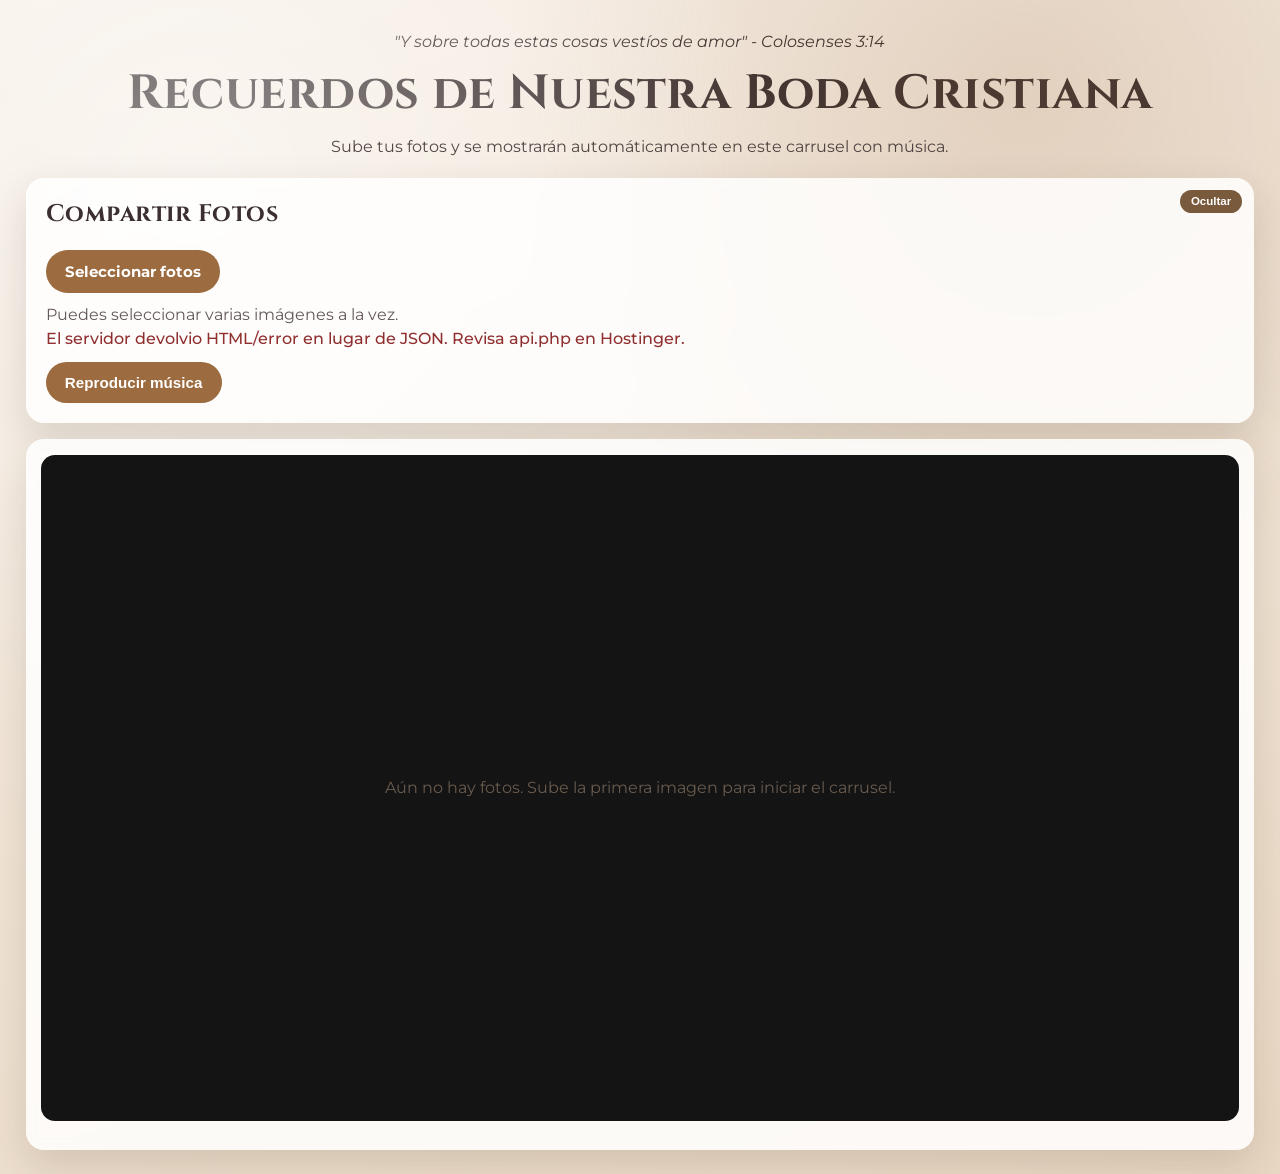
==== index.html @ 5e7fe7f5 "carrucel4" ====
﻿<!DOCTYPE html>
<html lang="es">
<head>
  <meta charset="UTF-8" />
  <meta name="viewport" content="width=device-width, initial-scale=1.0" />
  <title>Boda Cristiana - Recuerdos</title>
  <link rel="preconnect" href="https://fonts.googleapis.com">
  <link rel="preconnect" href="https://fonts.gstatic.com" crossorigin>
  <link href="https://fonts.googleapis.com/css2?family=Cinzel:wght@500;700&family=Montserrat:wght@400;500;700&display=swap" rel="stylesheet">
  <link rel="stylesheet" href="styles.css?v=3" />
</head>
<body>
  <div class="background-glow" aria-hidden="true"></div>

  <main class="container">
    <header class="hero">
      <p class="verse">"Y sobre todas estas cosas vestíos de amor" - Colosenses 3:14</p>
      <h1>Recuerdos de Nuestra Boda Cristiana</h1>
      <p class="subtitle">Sube tus fotos y se mostrarán automáticamente en este carrusel con música.</p>
    </header>

    <section class="upload-card" id="uploadCard">
      <button id="toggleUploadBtn" class="mini-toggle" type="button" title="Ocultar sección">Ocultar</button>
      <h2>Compartir Fotos</h2>
      <label class="upload-btn" for="photoInput">Seleccionar fotos</label>
      <input id="photoInput" type="file" accept="image/*" multiple />
      <p class="hint">Puedes seleccionar varias imágenes a la vez.</p>
      <p class="status" id="statusText">Conectado al servidor.</p>
      <div class="actions">
        <button id="playMusicBtn" type="button">Reproducir música</button>
      </div>
      <audio id="bgMusic" loop>
        <source src="https://cdn.pixabay.com/download/audio/2022/03/15/audio_3304f67fcf.mp3?filename=romantic-wedding-piano-115701.mp3" type="audio/mpeg" />
      </audio>
    </section>
    <button id="showUploadBtn" class="mini-fab" type="button" title="Mostrar sección de compartir fotos">Mostrar sección</button>

    <section class="carousel-card">
      <div class="carousel" id="carousel">
        <div class="empty-state" id="emptyState">
          <p>Aún no hay fotos. Sube la primera imagen para iniciar el carrusel.</p>
        </div>
      </div>
      <div class="dots" id="dots"></div>
    </section>
  </main>

  <script src="script.js?v=3"></script>
</body>
</html>
---- styles.css ----
﻿:root {
  --bg-top: #f8f1e9;
  --bg-bottom: #e9d8c3;
  --card: rgba(255, 255, 255, 0.84);
  --text: #3b2f2f;
  --accent: #9c6b3f;
  --accent-2: #6f8b58;
  --shadow: 0 16px 40px rgba(60, 40, 20, 0.15);
}

* {
  box-sizing: border-box;
}

body {
  margin: 0;
  min-height: 100vh;
  font-family: "Montserrat", sans-serif;
  color: var(--text);
  background: linear-gradient(160deg, var(--bg-top), var(--bg-bottom));
  position: relative;
}

.background-glow {
  position: fixed;
  inset: 0;
  background:
    radial-gradient(circle at 15% 20%, rgba(255, 255, 255, 0.45), transparent 45%),
    radial-gradient(circle at 80% 10%, rgba(156, 107, 63, 0.2), transparent 40%),
    radial-gradient(circle at 50% 90%, rgba(111, 139, 88, 0.18), transparent 35%);
  pointer-events: none;
}

.container {
  width: min(1500px, 96vw);
  margin: 0 auto;
  padding: 2rem 0 1.5rem;
}

.hero {
  text-align: center;
  margin-bottom: 1.4rem;
}

.verse {
  font-style: italic;
  margin: 0;
}

h1,
h2 {
  font-family: "Cinzel", serif;
  letter-spacing: 0.5px;
}

h1 {
  margin: 0.65rem 0;
  font-size: clamp(1.8rem, 4vw, 3rem);
}

.subtitle {
  margin: 0;
  opacity: 0.88;
}

.upload-card,
.carousel-card {
  background: var(--card);
  border-radius: 18px;
  box-shadow: var(--shadow);
  backdrop-filter: blur(5px);
}

.upload-card {
  position: relative;
  padding: 1.25rem;
  margin-bottom: 1rem;
}

.upload-card h2 {
  margin-top: 0;
}

#photoInput {
  display: none;
}

.upload-btn,
button {
  border: none;
  border-radius: 999px;
  padding: 0.75rem 1.2rem;
  font-size: 0.95rem;
  font-weight: 700;
  cursor: pointer;
  transition: transform 0.2s ease, opacity 0.2s ease;
}

.upload-btn,
button {
  display: inline-block;
  background: var(--accent);
  color: #fff;
}

.upload-btn:hover,
button:hover {
  transform: translateY(-1px);
  opacity: 0.95;
}

.hint {
  margin: 0.75rem 0 0.3rem;
  opacity: 0.8;
}

.status {
  margin: 0.3rem 0 0.9rem;
  font-weight: 500;
  color: #4f6c3a;
}

.status.error {
  color: #8f2f2f;
}

.actions {
  display: flex;
  gap: 0.75rem;
  flex-wrap: wrap;
}

.mini-toggle {
  position: absolute;
  top: 0.75rem;
  right: 0.75rem;
  border-radius: 999px;
  padding: 0.35rem 0.7rem;
  font-size: 0.72rem;
  line-height: 1;
  background: #7a5a3c;
  color: #fff;
}

.mini-fab {
  position: fixed;
  right: 1rem;
  bottom: 1rem;
  z-index: 30;
  border-radius: 999px;
  padding: 0.45rem 0.8rem;
  font-size: 0.72rem;
  background: #7a5a3c;
  color: #fff;
  box-shadow: 0 8px 24px rgba(0, 0, 0, 0.24);
  display: none;
}

.upload-hidden #uploadCard {
  display: none;
}

.upload-hidden .mini-fab {
  display: inline-block;
}

.carousel-card {
  padding: clamp(0.8rem, 1.2vw, 1.1rem);
}

.carousel {
  position: relative;
  height: clamp(460px, 74vh, 900px);
  border-radius: 14px;
  overflow: hidden;
  background: #141414;
}

.slide {
  position: absolute;
  inset: 0;
  display: flex;
  align-items: center;
  justify-content: center;
  opacity: 0;
  transition: opacity 1s ease;
}

.slide.active {
  opacity: 1;
}

.slide img {
  width: auto;
  height: auto;
  max-width: 100%;
  max-height: 100%;
  object-fit: contain;
  object-position: center;
}

.empty-state {
  position: absolute;
  inset: 0;
  display: grid;
  place-items: center;
  text-align: center;
  padding: 1rem;
  color: #6a5b4f;
}

.dots {
  display: flex;
  justify-content: center;
  gap: 0.5rem;
  margin-top: 0.85rem;
}

.dot {
  width: 10px;
  height: 10px;
  border-radius: 50%;
  background: #ccb7a0;
}

.dot.active {
  background: var(--accent-2);
}

@media (max-width: 700px) {
  .container {
    width: min(96vw, 760px);
    padding-top: 1.2rem;
  }

  .upload-card,
  .carousel-card {
    border-radius: 14px;
  }

  .carousel {
    height: clamp(300px, 57vh, 520px);
  }

  .mini-fab {
    right: 0.7rem;
    bottom: 0.7rem;
    font-size: 0.68rem;
    padding: 0.4rem 0.65rem;
  }
}

@media (min-width: 701px) and (max-width: 1100px) {
  .container {
    width: 94vw;
  }

  .carousel {
    height: clamp(420px, 66vh, 760px);
  }
}

@media (max-width: 480px) {
  h1 {
    font-size: clamp(1.5rem, 7vw, 2rem);
  }

  .carousel {
    height: clamp(250px, 52vh, 420px);
  }
}
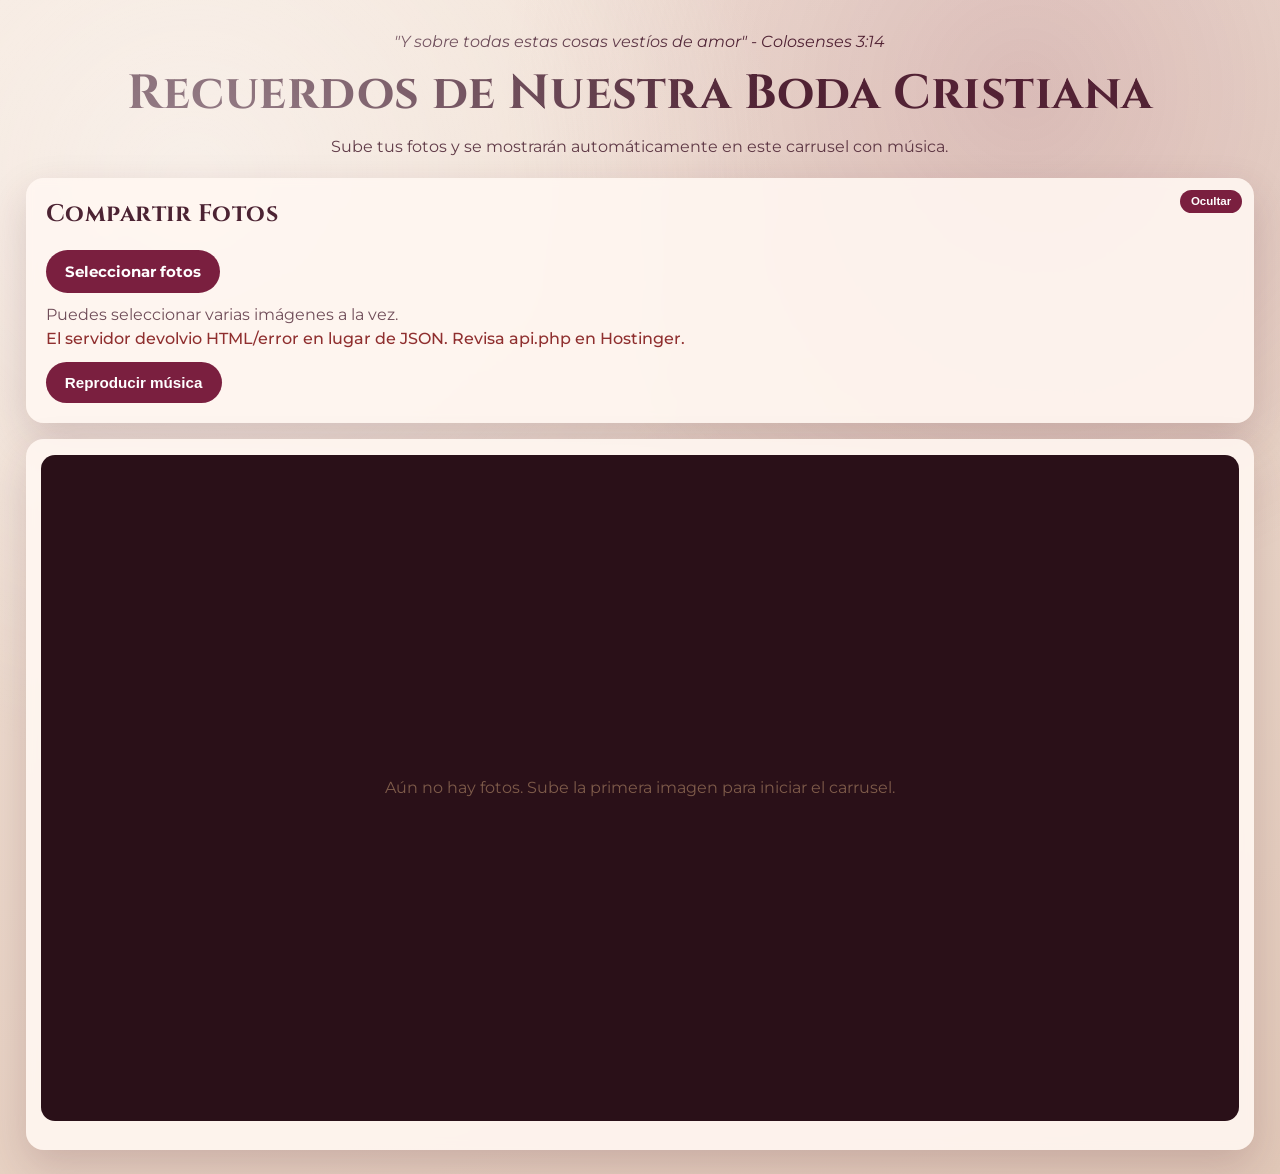
==== commit 6879b66e: "carrucel4" ====
--- a/index.html
+++ b/index.html
@@ -7,7 +7,7 @@
   <link rel="preconnect" href="https://fonts.googleapis.com">
   <link rel="preconnect" href="https://fonts.gstatic.com" crossorigin>
   <link href="https://fonts.googleapis.com/css2?family=Cinzel:wght@500;700&family=Montserrat:wght@400;500;700&display=swap" rel="stylesheet">
-  <link rel="stylesheet" href="styles.css?v=3" />
+  <link rel="stylesheet" href="styles.css?v=4" />
 </head>
 <body>
   <div class="background-glow" aria-hidden="true"></div>
--- a/styles.css
+++ b/styles.css
@@ -1,11 +1,11 @@
 ﻿:root {
-  --bg-top: #f8f1e9;
-  --bg-bottom: #e9d8c3;
-  --card: rgba(255, 255, 255, 0.84);
-  --text: #3b2f2f;
-  --accent: #9c6b3f;
-  --accent-2: #6f8b58;
-  --shadow: 0 16px 40px rgba(60, 40, 20, 0.15);
+  --bg-top: #f5e7dc;
+  --bg-bottom: #e1c8b8;
+  --card: rgba(255, 247, 241, 0.9);
+  --text: #4c2333;
+  --accent: #7a1f3f;
+  --accent-2: #b68f73;
+  --shadow: 0 16px 40px rgba(78, 26, 45, 0.18);
 }
 
 * {
@@ -26,8 +26,8 @@
   inset: 0;
   background:
     radial-gradient(circle at 15% 20%, rgba(255, 255, 255, 0.45), transparent 45%),
-    radial-gradient(circle at 80% 10%, rgba(156, 107, 63, 0.2), transparent 40%),
-    radial-gradient(circle at 50% 90%, rgba(111, 139, 88, 0.18), transparent 35%);
+    radial-gradient(circle at 80% 10%, rgba(122, 31, 63, 0.18), transparent 40%),
+    radial-gradient(circle at 50% 90%, rgba(182, 143, 115, 0.2), transparent 35%);
   pointer-events: none;
 }
 
@@ -117,7 +117,7 @@
 .status {
   margin: 0.3rem 0 0.9rem;
   font-weight: 500;
-  color: #4f6c3a;
+  color: #7a1f3f;
 }
 
 .status.error {
@@ -138,7 +138,7 @@
   padding: 0.35rem 0.7rem;
   font-size: 0.72rem;
   line-height: 1;
-  background: #7a5a3c;
+  background: #7a1f3f;
   color: #fff;
 }
 
@@ -150,7 +150,7 @@
   border-radius: 999px;
   padding: 0.45rem 0.8rem;
   font-size: 0.72rem;
-  background: #7a5a3c;
+  background: #7a1f3f;
   color: #fff;
   box-shadow: 0 8px 24px rgba(0, 0, 0, 0.24);
   display: none;
@@ -173,7 +173,7 @@
   height: clamp(460px, 74vh, 900px);
   border-radius: 14px;
   overflow: hidden;
-  background: #141414;
+  background: #2a1018;
 }
 
 .slide {
@@ -206,7 +206,7 @@
   place-items: center;
   text-align: center;
   padding: 1rem;
-  color: #6a5b4f;
+  color: #7e5b4a;
 }
 
 .dots {
@@ -220,7 +220,7 @@
   width: 10px;
   height: 10px;
   border-radius: 50%;
-  background: #ccb7a0;
+  background: #d9bfab;
 }
 
 .dot.active {
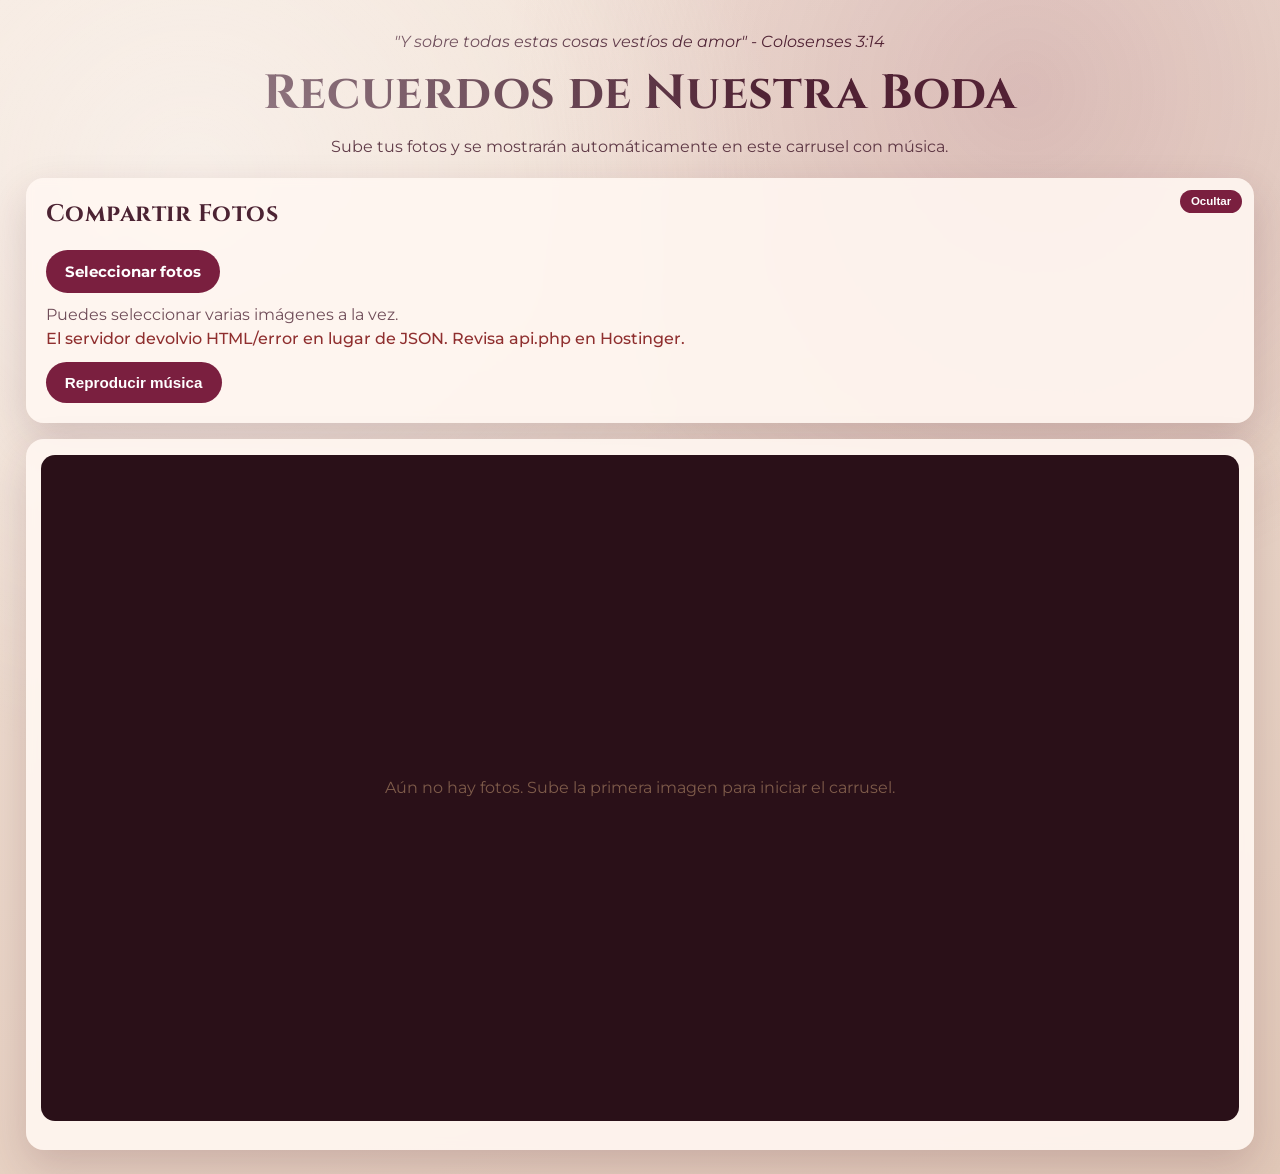
==== commit 340f5fd0: "carrucel4" ====
--- a/index.html
+++ b/index.html
@@ -7,7 +7,7 @@
   <link rel="preconnect" href="https://fonts.googleapis.com">
   <link rel="preconnect" href="https://fonts.gstatic.com" crossorigin>
   <link href="https://fonts.googleapis.com/css2?family=Cinzel:wght@500;700&family=Montserrat:wght@400;500;700&display=swap" rel="stylesheet">
-  <link rel="stylesheet" href="styles.css?v=4" />
+  <link rel="stylesheet" href="styles.css?v=3" />
 </head>
 <body>
   <div class="background-glow" aria-hidden="true"></div>
@@ -15,7 +15,7 @@
   <main class="container">
     <header class="hero">
       <p class="verse">"Y sobre todas estas cosas vestíos de amor" - Colosenses 3:14</p>
-      <h1>Recuerdos de Nuestra Boda Cristiana</h1>
+      <h1>Recuerdos de Nuestra Boda</h1>
       <p class="subtitle">Sube tus fotos y se mostrarán automáticamente en este carrusel con música.</p>
     </header>
 
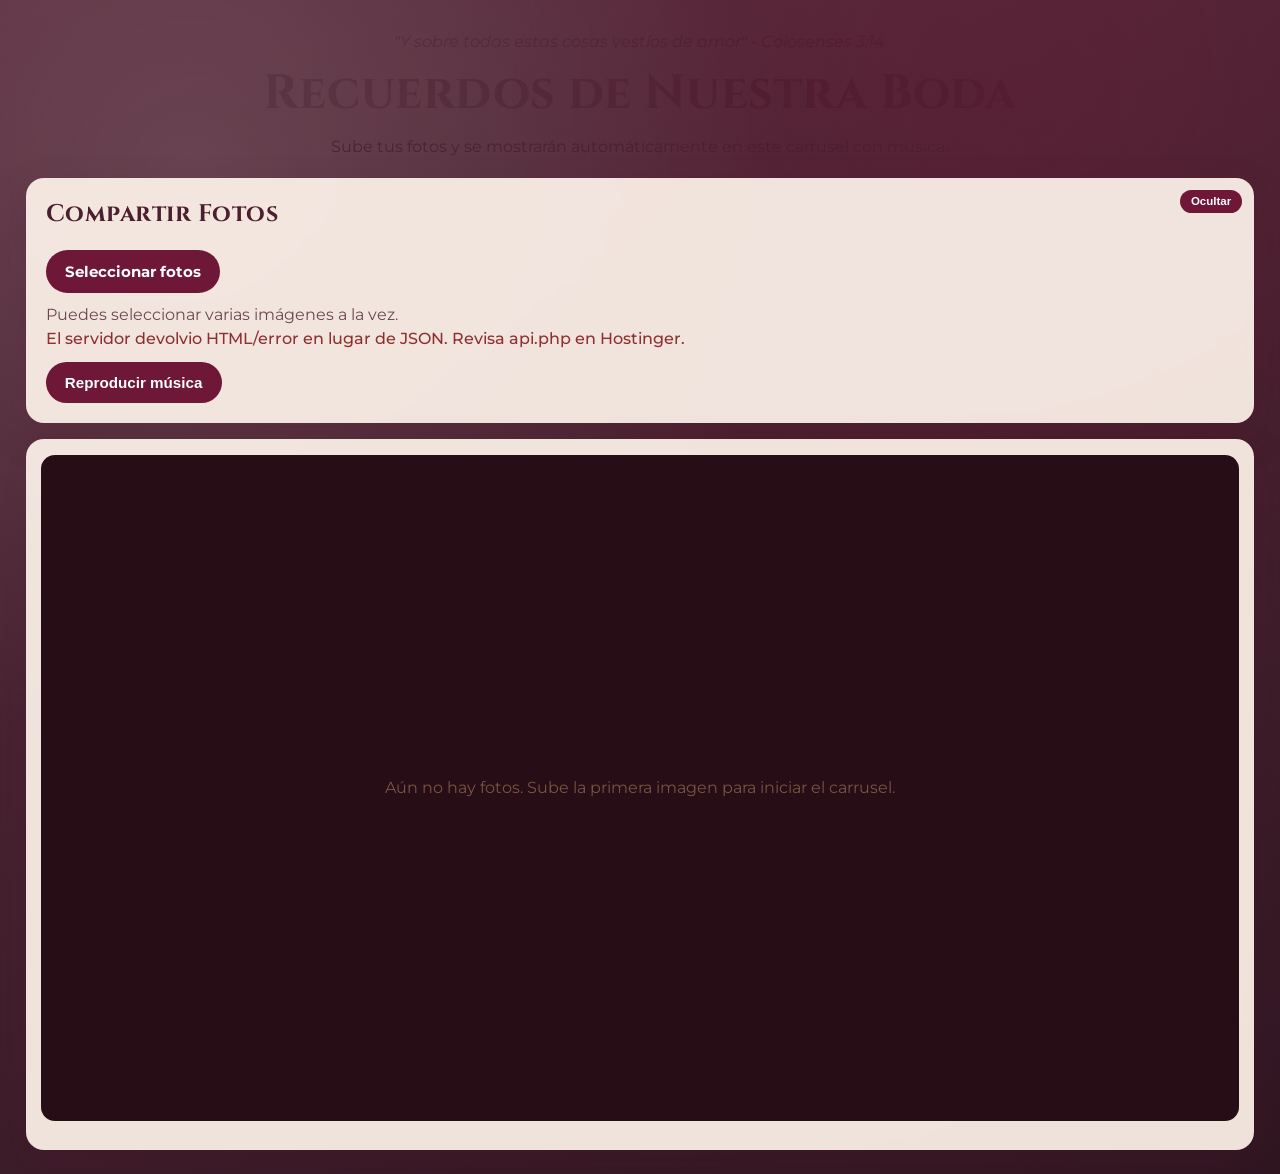
==== commit 59d6bd3f: "carrucel5" ====
--- a/index.html
+++ b/index.html
@@ -7,7 +7,7 @@
   <link rel="preconnect" href="https://fonts.googleapis.com">
   <link rel="preconnect" href="https://fonts.gstatic.com" crossorigin>
   <link href="https://fonts.googleapis.com/css2?family=Cinzel:wght@500;700&family=Montserrat:wght@400;500;700&display=swap" rel="stylesheet">
-  <link rel="stylesheet" href="styles.css?v=3" />
+  <link rel="stylesheet" href="styles.css?v=6" />
 </head>
 <body>
   <div class="background-glow" aria-hidden="true"></div>
--- a/styles.css
+++ b/styles.css
@@ -1,11 +1,11 @@
 ﻿:root {
-  --bg-top: #f5e7dc;
-  --bg-bottom: #e1c8b8;
-  --card: rgba(255, 247, 241, 0.9);
-  --text: #4c2333;
-  --accent: #7a1f3f;
-  --accent-2: #b68f73;
-  --shadow: 0 16px 40px rgba(78, 26, 45, 0.18);
+  --bg-top: #5b2d3e;
+  --bg-bottom: #2f1621;
+  --card: rgba(255, 245, 236, 0.92);
+  --text: #4b1f30;
+  --accent: #6f1737;
+  --accent-2: #b48769;
+  --shadow: 0 16px 40px rgba(83, 21, 45, 0.2);
 }
 
 * {
@@ -25,9 +25,9 @@
   position: fixed;
   inset: 0;
   background:
-    radial-gradient(circle at 15% 20%, rgba(255, 255, 255, 0.45), transparent 45%),
-    radial-gradient(circle at 80% 10%, rgba(122, 31, 63, 0.18), transparent 40%),
-    radial-gradient(circle at 50% 90%, rgba(182, 143, 115, 0.2), transparent 35%);
+    radial-gradient(circle at 15% 20%, rgba(255, 255, 255, 0.12), transparent 45%),
+    radial-gradient(circle at 80% 10%, rgba(111, 23, 55, 0.32), transparent 42%),
+    radial-gradient(circle at 50% 90%, rgba(180, 135, 105, 0.16), transparent 36%);
   pointer-events: none;
 }
 
@@ -117,7 +117,7 @@
 .status {
   margin: 0.3rem 0 0.9rem;
   font-weight: 500;
-  color: #7a1f3f;
+  color: #6f1737;
 }
 
 .status.error {
@@ -138,7 +138,7 @@
   padding: 0.35rem 0.7rem;
   font-size: 0.72rem;
   line-height: 1;
-  background: #7a1f3f;
+  background: #6f1737;
   color: #fff;
 }
 
@@ -150,7 +150,7 @@
   border-radius: 999px;
   padding: 0.45rem 0.8rem;
   font-size: 0.72rem;
-  background: #7a1f3f;
+  background: #6f1737;
   color: #fff;
   box-shadow: 0 8px 24px rgba(0, 0, 0, 0.24);
   display: none;
@@ -173,7 +173,7 @@
   height: clamp(460px, 74vh, 900px);
   border-radius: 14px;
   overflow: hidden;
-  background: #2a1018;
+  background: #260d16;
 }
 
 .slide {
@@ -206,7 +206,7 @@
   place-items: center;
   text-align: center;
   padding: 1rem;
-  color: #7e5b4a;
+  color: #7a5443;
 }
 
 .dots {
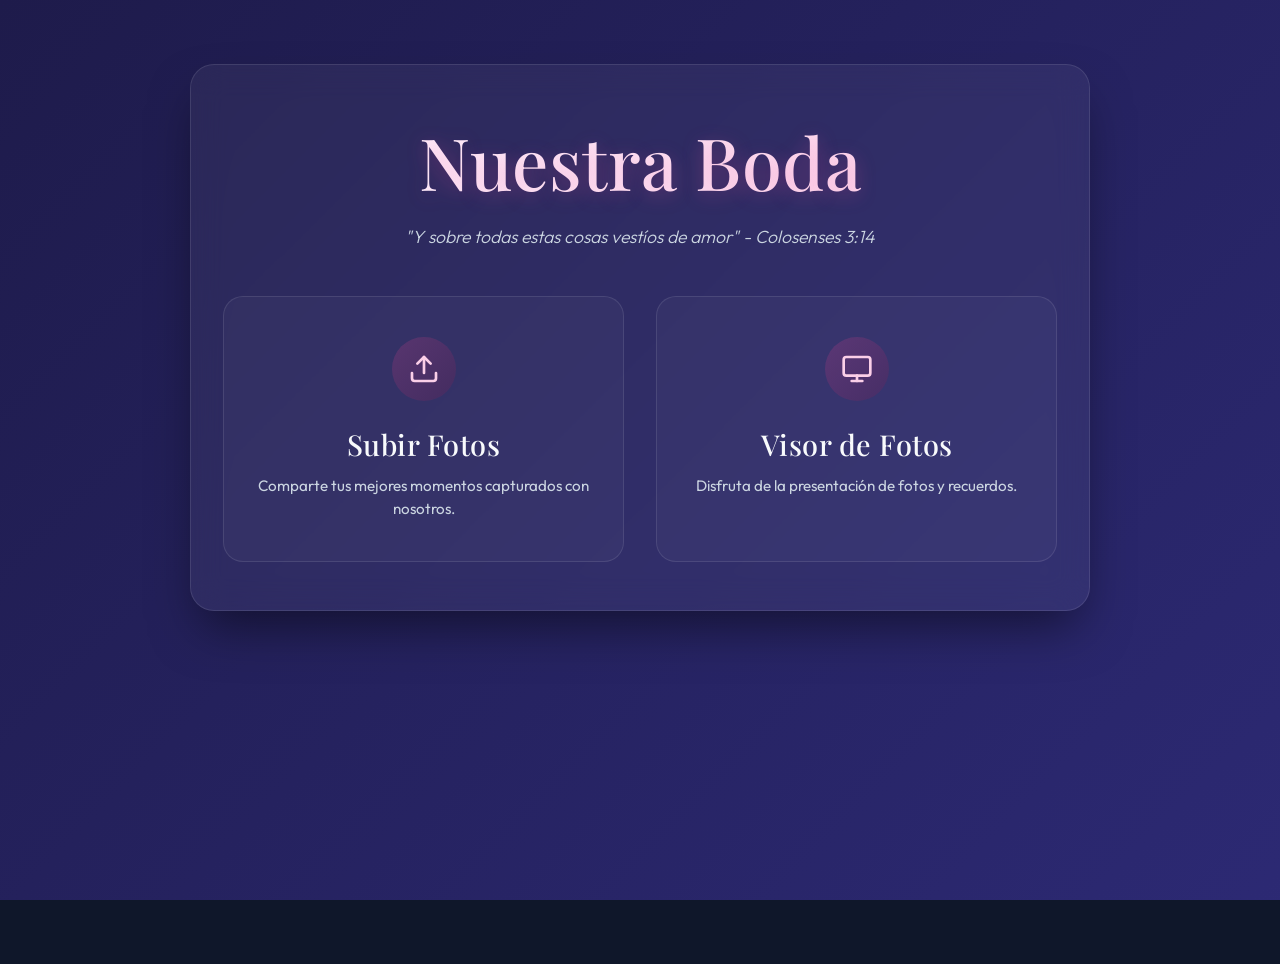
==== commit bd9afb33: "mejoras" ====
--- a/index.html
+++ b/index.html
@@ -1,50 +1,38 @@
-﻿<!DOCTYPE html>
+<!DOCTYPE html>
 <html lang="es">
 <head>
   <meta charset="UTF-8" />
   <meta name="viewport" content="width=device-width, initial-scale=1.0" />
-  <title>Boda Cristiana - Recuerdos</title>
+  <title>Boda - Portal de Fotos</title>
+  <meta name="description" content="Portal de fotos de nuestra boda cristiana. Selecciona para subir fotos o ver el carrusel." />
   <link rel="preconnect" href="https://fonts.googleapis.com">
   <link rel="preconnect" href="https://fonts.gstatic.com" crossorigin>
-  <link href="https://fonts.googleapis.com/css2?family=Cinzel:wght@500;700&family=Montserrat:wght@400;500;700&display=swap" rel="stylesheet">
-  <link rel="stylesheet" href="styles.css?v=6" />
+  <link href="https://fonts.googleapis.com/css2?family=Playfair+Display:ital,wght@0,500;0,700;1,500&family=Outfit:wght@300;400;600&display=swap" rel="stylesheet">
+  <link rel="stylesheet" href="styles.css" />
 </head>
-<body>
-  <div class="background-glow" aria-hidden="true"></div>
-
-  <main class="container">
-    <header class="hero">
+<body class="landing-body">
+  <div class="dynamic-bg"></div>
+  <div class="glass-container">
+    <header class="home-header">
+      <h1 class="elegant-title">Nuestra Boda</h1>
       <p class="verse">"Y sobre todas estas cosas vestíos de amor" - Colosenses 3:14</p>
-      <h1>Recuerdos de Nuestra Boda</h1>
-      <p class="subtitle">Sube tus fotos y se mostrarán automáticamente en este carrusel con música.</p>
     </header>
-
-    <section class="upload-card" id="uploadCard">
-      <button id="toggleUploadBtn" class="mini-toggle" type="button" title="Ocultar sección">Ocultar</button>
-      <h2>Compartir Fotos</h2>
-      <label class="upload-btn" for="photoInput">Seleccionar fotos</label>
-      <input id="photoInput" type="file" accept="image/*" multiple />
-      <p class="hint">Puedes seleccionar varias imágenes a la vez.</p>
-      <p class="status" id="statusText">Conectado al servidor.</p>
-      <div class="actions">
-        <button id="playMusicBtn" type="button">Reproducir música</button>
-      </div>
-      <audio id="bgMusic" loop>
-        <source src="https://cdn.pixabay.com/download/audio/2022/03/15/audio_3304f67fcf.mp3?filename=romantic-wedding-piano-115701.mp3" type="audio/mpeg" />
-      </audio>
-    </section>
-    <button id="showUploadBtn" class="mini-fab" type="button" title="Mostrar sección de compartir fotos">Mostrar sección</button>
-
-    <section class="carousel-card">
-      <div class="carousel" id="carousel">
-        <div class="empty-state" id="emptyState">
-          <p>Aún no hay fotos. Sube la primera imagen para iniciar el carrusel.</p>
+    <div class="module-cards">
+      <a href="upload.html" class="module-card">
+        <div class="icon-wrap">
+          <svg viewBox="0 0 24 24" fill="none" stroke="currentColor" stroke-width="2" stroke-linecap="round" stroke-linejoin="round"><path d="M21 15v4a2 2 0 0 1-2 2H5a2 2 0 0 1-2-2v-4"/><polyline points="17 8 12 3 7 8"/><line x1="12" y1="3" x2="12" y2="15"/></svg>
         </div>
-      </div>
-      <div class="dots" id="dots"></div>
-    </section>
-  </main>
-
-  <script src="script.js?v=3"></script>
+        <h2>Subir Fotos</h2>
+        <p>Comparte tus mejores momentos capturados con nosotros.</p>
+      </a>
+      <a href="viewer.html" class="module-card">
+        <div class="icon-wrap">
+          <svg viewBox="0 0 24 24" fill="none" stroke="currentColor" stroke-width="2" stroke-linecap="round" stroke-linejoin="round"><rect x="2" y="3" width="20" height="14" rx="2" ry="2"/><line x1="8" y1="21" x2="16" y2="21"/><line x1="12" y1="17" x2="12" y2="21"/></svg>
+        </div>
+        <h2>Visor de Fotos</h2>
+        <p>Disfruta de la presentación de fotos y recuerdos.</p>
+      </a>
+    </div>
+  </div>
 </body>
 </html>
--- a/styles.css
+++ b/styles.css
@@ -1,271 +1,365 @@
-﻿:root {
-  --bg-top: #5b2d3e;
-  --bg-bottom: #2f1621;
-  --card: rgba(255, 245, 236, 0.92);
-  --text: #4b1f30;
-  --accent: #6f1737;
-  --accent-2: #b48769;
-  --shadow: 0 16px 40px rgba(83, 21, 45, 0.2);
+:root {
+  --font-title: 'Playfair Display', serif;
+  --font-body: 'Outfit', sans-serif;
+  
+  /* Color Palette */
+  --bg-dark: #0f172a;
+  --bg-gradient-1: #1e1b4b;
+  --bg-gradient-2: #312e81;
+  --glass-bg: rgba(255, 255, 255, 0.05);
+  --glass-border: rgba(255, 255, 255, 0.1);
+  --text-primary: #f8fafc;
+  --text-secondary: #cbd5e1;
+  --accent: #ec4899;
+  --accent-hover: #db2777;
 }
 
 * {
   box-sizing: border-box;
+  margin: 0;
+  padding: 0;
 }
 
 body {
-  margin: 0;
+  font-family: var(--font-body);
+  background: var(--bg-dark);
+  color: var(--text-primary);
   min-height: 100vh;
-  font-family: "Montserrat", sans-serif;
-  color: var(--text);
-  background: linear-gradient(160deg, var(--bg-top), var(--bg-bottom));
+  overflow-x: hidden;
   position: relative;
 }
 
-.background-glow {
+/* Dynamic Animated Background */
+.dynamic-bg {
   position: fixed;
   inset: 0;
-  background:
-    radial-gradient(circle at 15% 20%, rgba(255, 255, 255, 0.12), transparent 45%),
-    radial-gradient(circle at 80% 10%, rgba(111, 23, 55, 0.32), transparent 42%),
-    radial-gradient(circle at 50% 90%, rgba(180, 135, 105, 0.16), transparent 36%);
-  pointer-events: none;
-}
-
-.container {
-  width: min(1500px, 96vw);
-  margin: 0 auto;
-  padding: 2rem 0 1.5rem;
-}
-
-.hero {
+  z-index: -1;
+  background: linear-gradient(135deg, var(--bg-gradient-1), var(--bg-gradient-2), #4c1d95, #831843);
+  background-size: 400% 400%;
+  animation: gradientFluid 15s ease infinite;
+}
+
+@keyframes gradientFluid {
+  0% { background-position: 0% 50%; }
+  50% { background-position: 100% 50%; }
+  100% { background-position: 0% 50%; }
+}
+
+/* Base Typography */
+h1, h2, h3 {
+  font-family: var(--font-title);
+  font-weight: 500;
+  letter-spacing: 0.5px;
+}
+
+/* Glassmorphism Container */
+.glass-container {
+  background: var(--glass-bg);
+  backdrop-filter: blur(16px);
+  -webkit-backdrop-filter: blur(16px);
+  border: 1px solid var(--glass-border);
+  border-radius: 24px;
+  padding: 3rem 2rem;
+  box-shadow: 0 25px 50px -12px rgba(0, 0, 0, 0.5);
+  max-width: 900px;
+  width: 90%;
+  margin: 4rem auto;
   text-align: center;
-  margin-bottom: 1.4rem;
+}
+
+/* Landing Page */
+.home-header {
+  margin-bottom: 3rem;
+}
+
+.elegant-title {
+  font-size: clamp(3rem, 6vw, 4.5rem);
+  margin-bottom: 1rem;
+  background: linear-gradient(to right, #fdf4ff, #fbcfe8);
+  -webkit-background-clip: text;
+  -webkit-text-fill-color: transparent;
+  text-shadow: 0 4px 20px rgba(236, 72, 153, 0.3);
 }
 
 .verse {
+  font-size: 1.1rem;
+  font-weight: 300;
+  color: var(--text-secondary);
   font-style: italic;
-  margin: 0;
-}
-
-h1,
-h2 {
-  font-family: "Cinzel", serif;
-  letter-spacing: 0.5px;
-}
-
-h1 {
-  margin: 0.65rem 0;
-  font-size: clamp(1.8rem, 4vw, 3rem);
-}
-
-.subtitle {
-  margin: 0;
-  opacity: 0.88;
-}
-
-.upload-card,
-.carousel-card {
-  background: var(--card);
-  border-radius: 18px;
-  box-shadow: var(--shadow);
-  backdrop-filter: blur(5px);
-}
-
-.upload-card {
-  position: relative;
-  padding: 1.25rem;
-  margin-bottom: 1rem;
-}
-
-.upload-card h2 {
-  margin-top: 0;
-}
-
-#photoInput {
-  display: none;
-}
-
-.upload-btn,
-button {
-  border: none;
+}
+
+.module-cards {
+  display: grid;
+  grid-template-columns: repeat(auto-fit, minmax(280px, 1fr));
+  gap: 2rem;
+  margin-top: 2rem;
+}
+
+.module-card {
+  display: flex;
+  flex-direction: column;
+  align-items: center;
+  padding: 2.5rem 1.5rem;
+  background: rgba(255, 255, 255, 0.03);
+  border: 1px solid var(--glass-border);
+  border-radius: 20px;
+  text-decoration: none;
+  color: var(--text-primary);
+  transition: all 0.4s cubic-bezier(0.4, 0, 0.2, 1);
+  cursor: pointer;
+}
+
+.module-card:hover {
+  transform: translateY(-10px);
+  background: rgba(255, 255, 255, 0.08);
+  border-color: rgba(255, 255, 255, 0.2);
+  box-shadow: 0 20px 40px -10px rgba(0, 0, 0, 0.4), 0 0 30px rgba(236, 72, 153, 0.15);
+}
+
+.icon-wrap {
+  width: 64px;
+  height: 64px;
+  border-radius: 50%;
+  background: linear-gradient(135deg, rgba(236, 72, 153, 0.2), rgba(131, 24, 67, 0.2));
+  display: flex;
+  align-items: center;
+  justify-content: center;
+  margin-bottom: 1.5rem;
+  transition: transform 0.3s ease;
+}
+
+.module-card:hover .icon-wrap {
+  transform: scale(1.1);
+  background: linear-gradient(135deg, rgba(236, 72, 153, 0.4), rgba(131, 24, 67, 0.4));
+}
+
+.icon-wrap svg {
+  width: 32px;
+  height: 32px;
+  color: #fbcfe8;
+}
+
+.module-card h2 {
+  font-size: 1.8rem;
+  margin-bottom: 0.75rem;
+}
+
+.module-card p {
+  font-size: 0.95rem;
+  color: var(--text-secondary);
+  line-height: 1.5;
+}
+
+/* Upload Page */
+.top-nav {
+  padding: 2rem 5%;
+}
+
+.back-btn {
+  display: inline-flex;
+  align-items: center;
+  padding: 0.5rem 1rem;
+  color: var(--text-secondary);
+  text-decoration: none;
   border-radius: 999px;
-  padding: 0.75rem 1.2rem;
-  font-size: 0.95rem;
-  font-weight: 700;
-  cursor: pointer;
-  transition: transform 0.2s ease, opacity 0.2s ease;
-}
-
-.upload-btn,
-button {
-  display: inline-block;
+  background: rgba(255, 255, 255, 0.05);
+  border: 1px solid var(--glass-border);
+  transition: all 0.3s ease;
+}
+
+.back-btn:hover {
+  color: var(--text-primary);
+  background: rgba(255, 255, 255, 0.1);
+}
+
+.upload-header h2 {
+  font-size: 2.2rem;
+  margin-bottom: 0.5rem;
+}
+
+.upload-header p {
+  color: var(--text-secondary);
+  margin-bottom: 2rem;
+}
+
+.drop-zone {
+  border: 2px dashed rgba(255, 255, 255, 0.2);
+  border-radius: 16px;
+  padding: 4rem 2rem;
+  transition: all 0.3s ease;
+  background: rgba(0, 0, 0, 0.2);
+  display: flex;
+  flex-direction: column;
+  align-items: center;
+  gap: 1.5rem;
+}
+
+.drop-zone.dragover {
+  border-color: var(--accent);
+  background: rgba(236, 72, 153, 0.05);
+}
+
+.drop-zone svg {
+  width: 48px;
+  height: 48px;
+  color: rgba(255, 255, 255, 0.5);
+  transition: color 0.3s ease;
+}
+
+.drop-zone.dragover svg {
+  color: var(--accent);
+}
+
+.select-btn {
   background: var(--accent);
   color: #fff;
-}
-
-.upload-btn:hover,
-button:hover {
-  transform: translateY(-1px);
-  opacity: 0.95;
-}
-
-.hint {
-  margin: 0.75rem 0 0.3rem;
-  opacity: 0.8;
-}
-
-.status {
-  margin: 0.3rem 0 0.9rem;
-  font-weight: 500;
-  color: #6f1737;
-}
-
-.status.error {
-  color: #8f2f2f;
-}
-
-.actions {
-  display: flex;
-  gap: 0.75rem;
-  flex-wrap: wrap;
-}
-
-.mini-toggle {
-  position: absolute;
-  top: 0.75rem;
-  right: 0.75rem;
+  padding: 0.8rem 2rem;
   border-radius: 999px;
-  padding: 0.35rem 0.7rem;
-  font-size: 0.72rem;
-  line-height: 1;
-  background: #6f1737;
+  font-weight: 600;
+  cursor: pointer;
+  transition: all 0.3s ease;
+  box-shadow: 0 4px 15px rgba(236, 72, 153, 0.3);
+  display: inline-block;
+  margin-top: 1rem;
+}
+
+.select-btn:hover {
+  background: var(--accent-hover);
+  transform: translateY(-2px);
+  box-shadow: 0 8px 25px rgba(236, 72, 153, 0.4);
+}
+
+.status-box {
+  margin-top: 2rem;
+  padding: 1rem;
+  border-radius: 12px;
+  background: rgba(0, 0, 0, 0.3);
+  font-size: 0.95rem;
+  transition: opacity 0.3s ease;
+}
+
+.status-box.hidden {
+  display: none;
+}
+
+.status-box.error {
+  border-left: 4px solid #ef4444;
+}
+
+.status-box.success {
+  border-left: 4px solid #10b981;
+}
+
+/* Viewer Page */
+.viewer-body {
+  margin: 0;
+  padding: 0;
+  background: #000;
+  overflow: hidden;
+}
+
+.viewer-controls {
+  position: fixed;
+  top: 1.5rem;
+  left: 50%;
+  transform: translateX(-50%);
+  z-index: 100;
+  display: flex;
+  gap: 1rem;
+  opacity: 0.1;
+  transition: opacity 0.4s ease;
+}
+
+.viewer-controls:hover {
+  opacity: 1;
+}
+
+.glass-btn {
+  background: rgba(0, 0, 0, 0.4);
+  border: 1px solid rgba(255, 255, 255, 0.15);
   color: #fff;
-}
-
-.mini-fab {
+  padding: 0.5rem 1.2rem;
+  border-radius: 999px;
+  cursor: pointer;
+  font-family: var(--font-body);
+  font-size: 0.85rem;
+  backdrop-filter: blur(8px);
+  text-decoration: none;
+  display: inline-flex;
+  align-items: center;
+  transition: all 0.3s ease;
+}
+
+.glass-btn:hover {
+  background: rgba(255, 255, 255, 0.15);
+}
+
+.carousel-fullscreen {
   position: fixed;
-  right: 1rem;
-  bottom: 1rem;
-  z-index: 30;
-  border-radius: 999px;
-  padding: 0.45rem 0.8rem;
-  font-size: 0.72rem;
-  background: #6f1737;
-  color: #fff;
-  box-shadow: 0 8px 24px rgba(0, 0, 0, 0.24);
-  display: none;
-}
-
-.upload-hidden #uploadCard {
-  display: none;
-}
-
-.upload-hidden .mini-fab {
-  display: inline-block;
-}
-
-.carousel-card {
-  padding: clamp(0.8rem, 1.2vw, 1.1rem);
-}
-
-.carousel {
+  inset: 0;
+  display: flex;
+  align-items: center;
+  justify-content: center;
+}
+
+.carousel-track {
   position: relative;
-  height: clamp(460px, 74vh, 900px);
-  border-radius: 14px;
-  overflow: hidden;
-  background: #260d16;
+  width: 100%;
+  height: 100%;
 }
 
 .slide {
   position: absolute;
   inset: 0;
+  opacity: 0;
+  transition: opacity 1.5s cubic-bezier(0.4, 0, 0.2, 1);
   display: flex;
   align-items: center;
   justify-content: center;
-  opacity: 0;
-  transition: opacity 1s ease;
+  background: #000;
 }
 
 .slide.active {
   opacity: 1;
+  z-index: 10;
 }
 
 .slide img {
+  max-width: 100%;
+  max-height: 100%;
   width: auto;
   height: auto;
-  max-width: 100%;
-  max-height: 100%;
   object-fit: contain;
-  object-position: center;
-}
-
-.empty-state {
+  animation: subtleZoom 15s linear infinite alternate;
+}
+
+@keyframes subtleZoom {
+  0% { transform: scale(1); }
+  100% { transform: scale(1.05); }
+}
+
+.empty-message {
   position: absolute;
   inset: 0;
-  display: grid;
-  place-items: center;
-  text-align: center;
-  padding: 1rem;
-  color: #7a5443;
-}
-
-.dots {
-  display: flex;
+  display: flex;
+  flex-direction: column;
   justify-content: center;
-  gap: 0.5rem;
-  margin-top: 0.85rem;
-}
-
-.dot {
-  width: 10px;
-  height: 10px;
+  align-items: center;
+  gap: 1.5rem;
+  color: rgba(255, 255, 255, 0.5);
+  font-family: var(--font-title);
+  font-size: 1.5rem;
+}
+
+.spinner {
+  width: 40px;
+  height: 40px;
+  border: 3px solid rgba(255, 255, 255, 0.1);
+  border-top-color: var(--accent);
   border-radius: 50%;
-  background: #d9bfab;
-}
-
-.dot.active {
-  background: var(--accent-2);
-}
-
-@media (max-width: 700px) {
-  .container {
-    width: min(96vw, 760px);
-    padding-top: 1.2rem;
-  }
-
-  .upload-card,
-  .carousel-card {
-    border-radius: 14px;
-  }
-
-  .carousel {
-    height: clamp(300px, 57vh, 520px);
-  }
-
-  .mini-fab {
-    right: 0.7rem;
-    bottom: 0.7rem;
-    font-size: 0.68rem;
-    padding: 0.4rem 0.65rem;
-  }
-}
-
-@media (min-width: 701px) and (max-width: 1100px) {
-  .container {
-    width: 94vw;
-  }
-
-  .carousel {
-    height: clamp(420px, 66vh, 760px);
-  }
-}
-
-@media (max-width: 480px) {
-  h1 {
-    font-size: clamp(1.5rem, 7vw, 2rem);
-  }
-
-  .carousel {
-    height: clamp(250px, 52vh, 420px);
-  }
-}
+  animation: spin 1s linear infinite;
+}
+
+@keyframes spin {
+  to { transform: rotate(360deg); }
+}
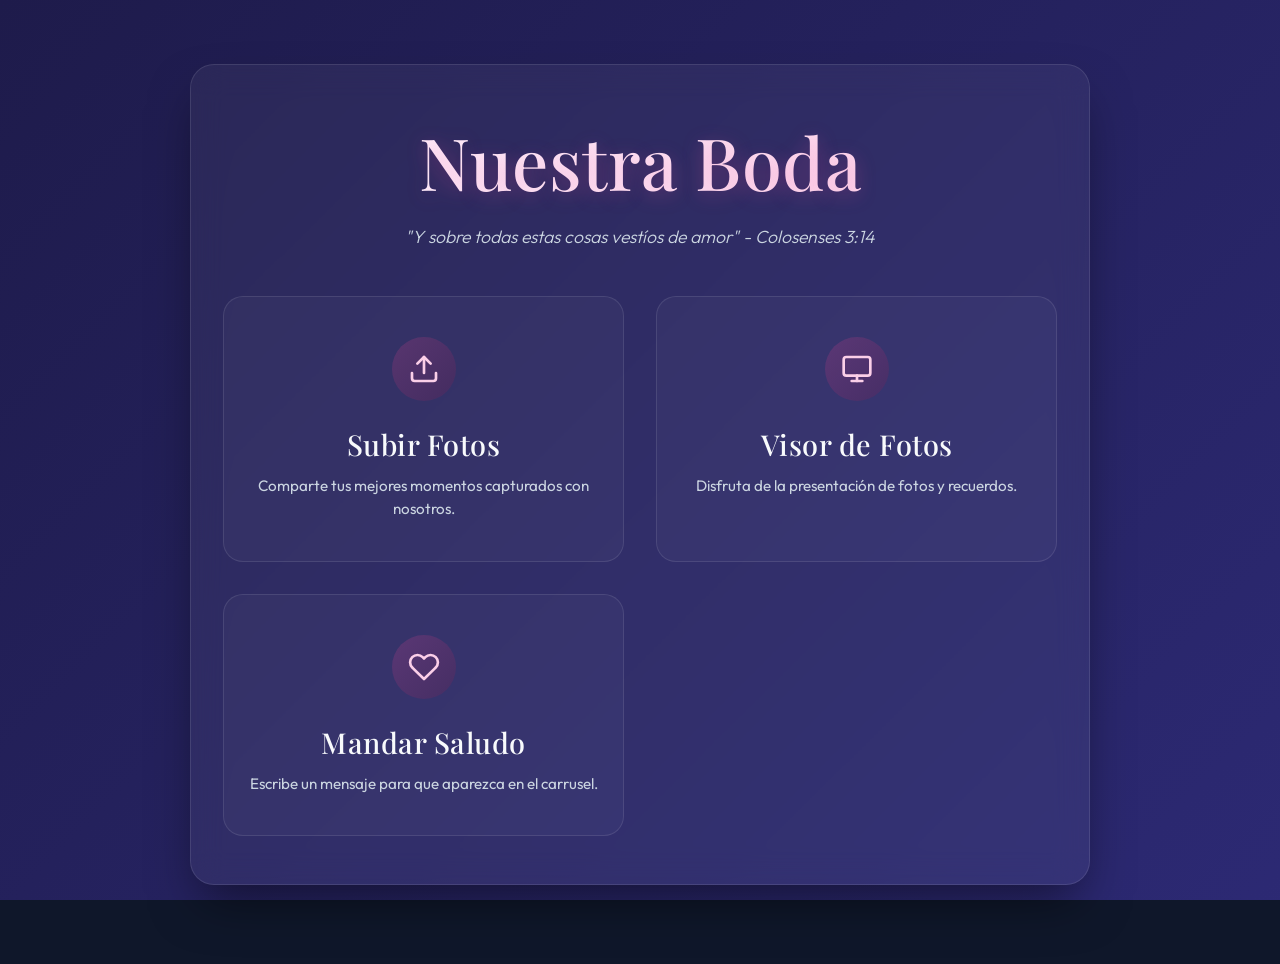
==== commit 71a9d657: "nuevas funciones" ====
--- a/index.html
+++ b/index.html
@@ -32,6 +32,13 @@
         <h2>Visor de Fotos</h2>
         <p>Disfruta de la presentación de fotos y recuerdos.</p>
       </a>
+      <a href="saludos.html" class="module-card">
+        <div class="icon-wrap">
+          <svg viewBox="0 0 24 24" fill="none" stroke="currentColor" stroke-width="2" stroke-linecap="round" stroke-linejoin="round"><path d="M20.8 4.6a5.5 5.5 0 0 0-7.8 0L12 5.6l-1-1a5.5 5.5 0 0 0-7.8 7.8l1 1L12 21l7.8-7.6 1-1a5.5 5.5 0 0 0 0-7.8z"/></svg>
+        </div>
+        <h2>Mandar Saludo</h2>
+        <p>Escribe un mensaje para que aparezca en el carrusel.</p>
+      </a>
     </div>
   </div>
 </body>
--- a/styles.css
+++ b/styles.css
@@ -250,6 +250,358 @@
   border-left: 4px solid #10b981;
 }
 
+.status-box p {
+  margin: 0;
+}
+
+.progress-box {
+  margin-top: 1rem;
+}
+
+.progress-box.hidden {
+  display: none;
+}
+
+.progress-track {
+  width: 100%;
+  height: 12px;
+  border-radius: 999px;
+  overflow: hidden;
+  background: rgba(255, 255, 255, 0.12);
+}
+
+.progress-fill {
+  width: 0;
+  height: 100%;
+  border-radius: inherit;
+  background: linear-gradient(90deg, var(--accent), #f9a8d4);
+  transition: width 0.2s ease;
+}
+
+.progress-label {
+  margin-top: 0.65rem;
+  text-align: right;
+  font-size: 0.85rem;
+  color: var(--text-secondary);
+}
+
+/* Admin Page */
+.admin-body {
+  min-height: 100vh;
+}
+
+.admin-container {
+  max-width: 1200px;
+}
+
+.admin-header {
+  margin-bottom: 2rem;
+}
+
+.admin-header h1 {
+  font-size: clamp(2.2rem, 5vw, 3.4rem);
+  margin-bottom: 0.75rem;
+}
+
+.admin-header p {
+  color: var(--text-secondary);
+}
+
+.admin-eyebrow {
+  margin-bottom: 0.75rem;
+  text-transform: uppercase;
+  letter-spacing: 0.2em;
+  font-size: 0.75rem;
+  color: #f9a8d4;
+}
+
+.admin-empty {
+  padding: 2rem;
+  border: 1px dashed rgba(255, 255, 255, 0.16);
+  border-radius: 18px;
+  color: var(--text-secondary);
+}
+
+.admin-empty.hidden {
+  display: none;
+}
+
+.admin-grid {
+  display: grid;
+  grid-template-columns: repeat(auto-fit, minmax(240px, 1fr));
+  gap: 1.5rem;
+  margin-top: 1.5rem;
+}
+
+.admin-card {
+  overflow: hidden;
+  border-radius: 18px;
+  background: rgba(255, 255, 255, 0.04);
+  border: 1px solid rgba(255, 255, 255, 0.1);
+  box-shadow: 0 18px 40px rgba(0, 0, 0, 0.2);
+}
+
+.admin-photo {
+  display: block;
+  width: 100%;
+  aspect-ratio: 4 / 3;
+  object-fit: cover;
+  background: rgba(0, 0, 0, 0.25);
+}
+
+.admin-card-meta {
+  display: flex;
+  align-items: center;
+  justify-content: space-between;
+  gap: 1rem;
+  padding: 1rem;
+}
+
+.admin-file-name {
+  flex: 1;
+  color: var(--text-secondary);
+  font-size: 0.85rem;
+  word-break: break-word;
+}
+
+.delete-btn {
+  flex-shrink: 0;
+  border: 0;
+  border-radius: 999px;
+  padding: 0.7rem 1rem;
+  background: #be123c;
+  color: #fff;
+  font-family: var(--font-body);
+  font-weight: 600;
+  cursor: pointer;
+  transition: background 0.2s ease, opacity 0.2s ease;
+}
+
+.delete-btn:hover {
+  background: #9f1239;
+}
+
+.delete-btn:disabled {
+  opacity: 0.7;
+  cursor: wait;
+}
+
+/* Greeting Page */
+.greeting-container {
+  display: grid;
+  grid-template-columns: minmax(0, 1fr) minmax(280px, 0.85fr);
+  gap: 2rem;
+  max-width: 1120px;
+  text-align: left;
+}
+
+.greeting-form-panel h1 {
+  font-size: clamp(2.4rem, 5vw, 3.6rem);
+  margin-bottom: 0.75rem;
+}
+
+.greeting-form-panel > p {
+  color: var(--text-secondary);
+  line-height: 1.6;
+}
+
+.greeting-form {
+  display: grid;
+  gap: 0.9rem;
+  margin-top: 2rem;
+}
+
+.field-label,
+.theme-picker legend {
+  color: #fce7f3;
+  font-size: 0.85rem;
+  font-weight: 600;
+  letter-spacing: 0.05em;
+}
+
+.text-input,
+.text-area {
+  width: 100%;
+  border: 1px solid rgba(255, 255, 255, 0.14);
+  border-radius: 16px;
+  padding: 0.9rem 1rem;
+  background: rgba(0, 0, 0, 0.24);
+  color: var(--text-primary);
+  font: inherit;
+  outline: none;
+  transition: border-color 0.2s ease, box-shadow 0.2s ease;
+}
+
+.text-area {
+  resize: vertical;
+  min-height: 150px;
+}
+
+.text-input:focus,
+.text-area:focus {
+  border-color: rgba(249, 168, 212, 0.75);
+  box-shadow: 0 0 0 4px rgba(236, 72, 153, 0.14);
+}
+
+.theme-picker {
+  display: flex;
+  flex-wrap: wrap;
+  gap: 0.75rem;
+  border: 0;
+  margin-top: 0.4rem;
+}
+
+.theme-picker legend {
+  width: 100%;
+  margin-bottom: 0.2rem;
+}
+
+.theme-picker label {
+  display: inline-flex;
+  align-items: center;
+  gap: 0.45rem;
+  padding: 0.65rem 0.9rem;
+  border: 1px solid rgba(255, 255, 255, 0.12);
+  border-radius: 999px;
+  background: rgba(255, 255, 255, 0.05);
+  color: var(--text-secondary);
+  cursor: pointer;
+}
+
+.greeting-submit:disabled {
+  opacity: 0.7;
+  cursor: wait;
+}
+
+.greeting-preview {
+  display: flex;
+  align-items: center;
+  justify-content: center;
+}
+
+.message-card {
+  position: relative;
+  width: min(90vw, 620px);
+  min-height: min(68vh, 520px);
+  display: flex;
+  flex-direction: column;
+  justify-content: center;
+  gap: 1.25rem;
+  overflow: hidden;
+  border-radius: 34px;
+  padding: clamp(2rem, 6vw, 4.5rem);
+  color: #fffaf5;
+  text-align: center;
+  border: 1px solid rgba(255, 255, 255, 0.24);
+  box-shadow: 0 30px 90px rgba(0, 0, 0, 0.45);
+  isolation: isolate;
+}
+
+.message-card::before,
+.message-card::after {
+  content: "";
+  position: absolute;
+  inset: 0;
+  z-index: -1;
+}
+
+.message-card::after {
+  border: 1px solid rgba(255, 255, 255, 0.22);
+  border-radius: 26px;
+  inset: 1.1rem;
+  pointer-events: none;
+}
+
+.message-theme-rose {
+  background:
+    radial-gradient(circle at 12% 18%, rgba(255, 214, 232, 0.55), transparent 25%),
+    radial-gradient(circle at 82% 22%, rgba(255, 255, 255, 0.28), transparent 20%),
+    linear-gradient(135deg, #6d183f, #b83272 48%, #f3a6ba);
+}
+
+.message-theme-rose::before {
+  background:
+    radial-gradient(ellipse at 15% 90%, rgba(255, 255, 255, 0.2), transparent 28%),
+    repeating-linear-gradient(115deg, rgba(255, 255, 255, 0.07) 0 1px, transparent 1px 18px);
+}
+
+.message-theme-gold {
+  background:
+    radial-gradient(circle at 20% 20%, rgba(255, 247, 214, 0.7), transparent 23%),
+    radial-gradient(circle at 82% 80%, rgba(136, 84, 24, 0.42), transparent 28%),
+    linear-gradient(135deg, #4a2b15, #b7791f 50%, #f7d98b);
+}
+
+.message-theme-gold::before {
+  background: linear-gradient(90deg, transparent, rgba(255, 255, 255, 0.16), transparent), repeating-radial-gradient(circle at 50% 50%, rgba(255, 255, 255, 0.1) 0 1px, transparent 1px 14px);
+}
+
+.message-theme-garden {
+  background:
+    radial-gradient(circle at 14% 24%, rgba(223, 255, 219, 0.44), transparent 24%),
+    radial-gradient(circle at 86% 18%, rgba(255, 232, 242, 0.4), transparent 22%),
+    linear-gradient(135deg, #12372a, #2f6f55 48%, #c8d9a0);
+}
+
+.message-theme-garden::before {
+  background: repeating-linear-gradient(45deg, rgba(255, 255, 255, 0.07) 0 1px, transparent 1px 20px), radial-gradient(circle at 50% 115%, rgba(255, 255, 255, 0.22), transparent 36%);
+}
+
+.message-kicker {
+  text-transform: uppercase;
+  letter-spacing: 0.24em;
+  font-size: clamp(0.7rem, 1.4vw, 0.95rem);
+  font-weight: 600;
+  color: rgba(255, 250, 245, 0.74);
+}
+
+.message-text {
+  max-width: 920px;
+  margin: 0 auto;
+  font-family: var(--font-title);
+  font-size: clamp(2rem, 5.4vw, 5.4rem);
+  line-height: 1.05;
+  text-wrap: balance;
+  text-shadow: 0 10px 30px rgba(0, 0, 0, 0.24);
+}
+
+.message-author {
+  color: rgba(255, 250, 245, 0.84);
+  font-size: clamp(1rem, 2vw, 1.45rem);
+  font-style: italic;
+}
+
+.message-slide {
+  padding: clamp(1rem, 4vw, 4rem);
+  background: radial-gradient(circle at 50% 50%, #2a1025, #030207 70%);
+}
+
+.message-slide .message-card {
+  width: min(92vw, 1100px);
+  min-height: min(76vh, 720px);
+  animation: messageFloat 9s ease-in-out infinite alternate;
+}
+
+@keyframes messageFloat {
+  from { transform: translateY(0) scale(1); }
+  to { transform: translateY(-10px) scale(1.015); }
+}
+
+@media (max-width: 820px) {
+  .greeting-container {
+    grid-template-columns: 1fr;
+    text-align: center;
+  }
+
+  .greeting-form {
+    text-align: left;
+  }
+
+  .message-card {
+    min-height: 420px;
+  }
+}
+
 /* Viewer Page */
 .viewer-body {
   margin: 0;
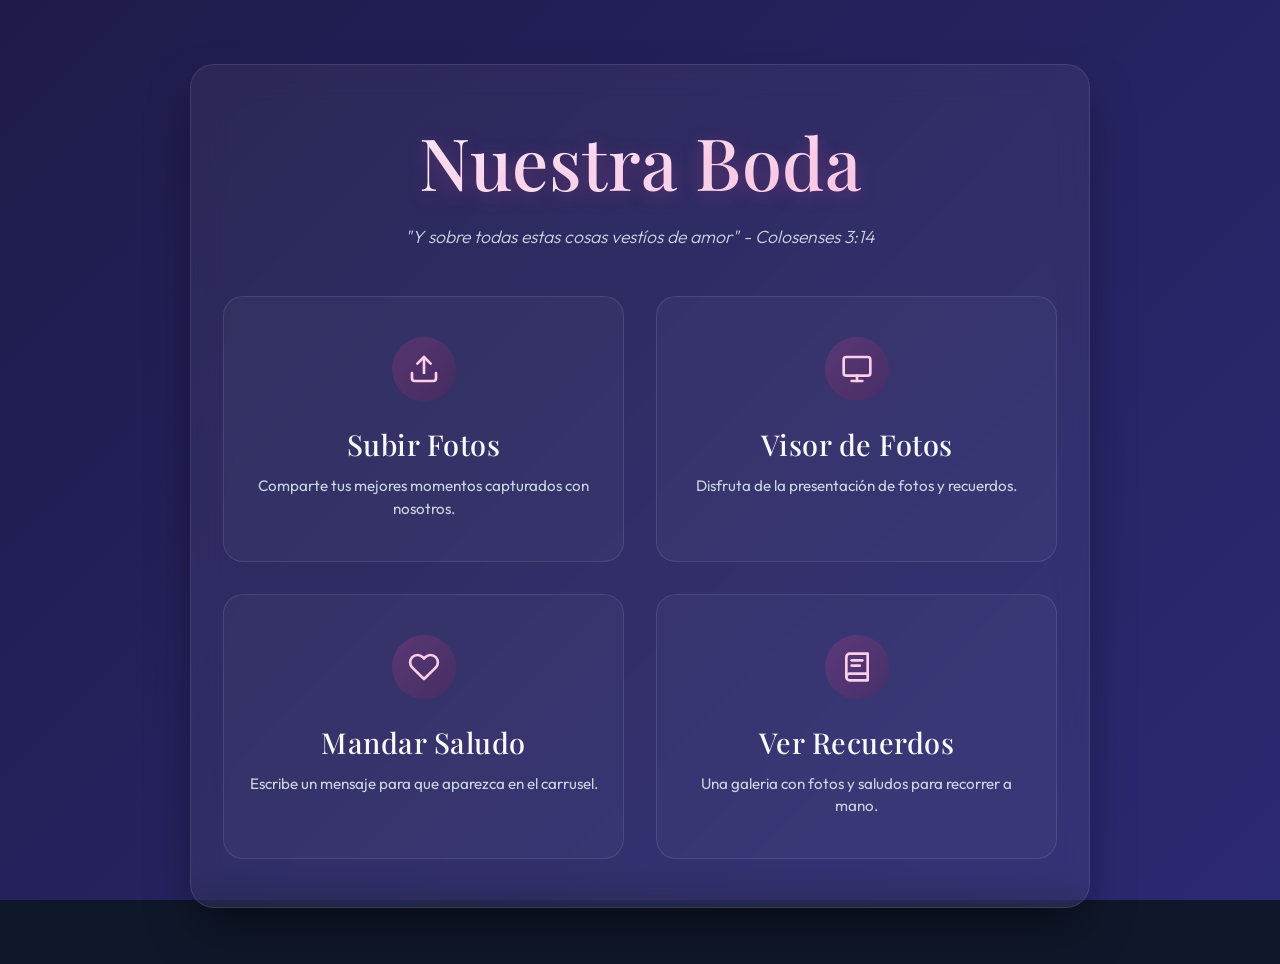
==== commit 21c4e21f: "recuerdos" ====
--- a/index.html
+++ b/index.html
@@ -39,6 +39,13 @@
         <h2>Mandar Saludo</h2>
         <p>Escribe un mensaje para que aparezca en el carrusel.</p>
       </a>
+      <a href="recuerdos.html" class="module-card">
+        <div class="icon-wrap">
+          <svg viewBox="0 0 24 24" fill="none" stroke="currentColor" stroke-width="2" stroke-linecap="round" stroke-linejoin="round"><path d="M4 19.5A2.5 2.5 0 0 1 6.5 17H20"/><path d="M6.5 2H20v20H6.5A2.5 2.5 0 0 1 4 19.5v-15A2.5 2.5 0 0 1 6.5 2z"/><path d="M8 7h8"/><path d="M8 11h6"/></svg>
+        </div>
+        <h2>Ver Recuerdos</h2>
+        <p>Una galeria con fotos y saludos para recorrer a mano.</p>
+      </a>
     </div>
   </div>
 </body>
--- a/styles.css
+++ b/styles.css
@@ -386,6 +386,195 @@
   cursor: wait;
 }
 
+/* Memories Portal */
+.memories-body {
+  min-height: 100vh;
+}
+
+.memories-shell {
+  min-height: 100vh;
+  display: flex;
+  align-items: center;
+  justify-content: center;
+  padding: clamp(1rem, 4vw, 3rem);
+}
+
+.memories-intro {
+  position: relative;
+  max-width: 980px;
+  overflow: hidden;
+}
+
+.memories-intro::before {
+  content: "";
+  position: absolute;
+  inset: 1rem;
+  border: 1px solid rgba(255, 255, 255, 0.18);
+  border-radius: 18px;
+  pointer-events: none;
+}
+
+.memories-intro h1 {
+  max-width: 840px;
+  margin: 0 auto 1.25rem;
+  font-size: clamp(2.4rem, 5.5vw, 5rem);
+  line-height: 1.02;
+  color: #fff7ed;
+  text-shadow: 0 18px 42px rgba(0, 0, 0, 0.32);
+}
+
+.memories-intro p:not(.admin-eyebrow) {
+  max-width: 680px;
+  margin: 0 auto;
+  color: var(--text-secondary);
+  font-size: clamp(1rem, 2vw, 1.2rem);
+  line-height: 1.7;
+}
+
+.memories-main-btn {
+  border: 0;
+  margin-top: 2rem;
+  font: inherit;
+}
+
+.memories-gallery.hidden,
+.memories-intro.hidden {
+  display: none;
+}
+
+.memories-gallery {
+  position: fixed;
+  inset: 0;
+  display: grid;
+  grid-template-columns: auto minmax(0, 1fr) auto;
+  align-items: center;
+  gap: clamp(0.5rem, 2vw, 1.5rem);
+  padding: clamp(1rem, 3vw, 2.5rem);
+  background: radial-gradient(circle at 50% 20%, rgba(131, 24, 67, 0.28), rgba(0, 0, 0, 0.88) 62%);
+}
+
+.memory-stage {
+  position: relative;
+  min-height: 78vh;
+  display: flex;
+  align-items: center;
+  justify-content: center;
+}
+
+.memory-slide {
+  width: 100%;
+  height: 78vh;
+  display: flex;
+  align-items: center;
+  justify-content: center;
+  animation: memoryReveal 0.55s ease both;
+}
+
+.memory-photo {
+  max-width: 100%;
+  max-height: 100%;
+  width: auto;
+  height: auto;
+  object-fit: contain;
+  border-radius: 24px;
+  box-shadow: 0 28px 90px rgba(0, 0, 0, 0.55);
+}
+
+.memory-slide-greeting .message-card {
+  width: min(92vw, 1050px);
+  min-height: min(72vh, 690px);
+}
+
+.memory-arrow {
+  width: clamp(3rem, 6vw, 5rem);
+  height: clamp(3rem, 6vw, 5rem);
+  border: 1px solid rgba(255, 255, 255, 0.22);
+  border-radius: 50%;
+  background: rgba(0, 0, 0, 0.32);
+  color: #fff;
+  font-size: clamp(2.4rem, 5vw, 4rem);
+  line-height: 0;
+  cursor: pointer;
+  backdrop-filter: blur(10px);
+  transition: transform 0.2s ease, background 0.2s ease, opacity 0.2s ease;
+}
+
+.memory-arrow:hover {
+  transform: scale(1.07);
+  background: rgba(255, 255, 255, 0.14);
+}
+
+.memory-arrow:disabled {
+  opacity: 0.35;
+  cursor: default;
+  transform: none;
+}
+
+.memory-footer {
+  position: fixed;
+  left: 50%;
+  bottom: 1.5rem;
+  transform: translateX(-50%);
+  display: flex;
+  align-items: center;
+  gap: 1rem;
+  padding: 0.65rem;
+  border: 1px solid rgba(255, 255, 255, 0.12);
+  border-radius: 999px;
+  background: rgba(0, 0, 0, 0.28);
+  backdrop-filter: blur(12px);
+}
+
+.memory-counter {
+  min-width: 4.5rem;
+  color: var(--text-secondary);
+  font-weight: 600;
+}
+
+.memory-empty.hidden {
+  display: none;
+}
+
+@keyframes memoryReveal {
+  from { opacity: 0; transform: translateY(12px) scale(0.985); filter: blur(8px); }
+  to { opacity: 1; transform: translateY(0) scale(1); filter: blur(0); }
+}
+
+@media (max-width: 720px) {
+  .memories-gallery {
+    grid-template-columns: 1fr 1fr;
+    grid-template-rows: 1fr auto;
+  }
+
+  .memory-stage {
+    grid-column: 1 / -1;
+    min-height: 72vh;
+  }
+
+  .memory-slide {
+    height: 72vh;
+  }
+
+  .memory-arrow-prev {
+    grid-column: 1;
+    grid-row: 2;
+    justify-self: end;
+    margin-bottom: 4.5rem;
+  }
+
+  .memory-arrow-next {
+    grid-column: 2;
+    grid-row: 2;
+    justify-self: start;
+    margin-bottom: 4.5rem;
+  }
+
+  .memory-footer {
+    width: calc(100% - 2rem);
+    justify-content: center;
+  }
+}
+
 /* Greeting Page */
 .greeting-container {
   display: grid;
@@ -664,7 +853,9 @@
   position: absolute;
   inset: 0;
   opacity: 0;
-  transition: opacity 1.5s cubic-bezier(0.4, 0, 0.2, 1);
+  transform: scale(1.03);
+  filter: blur(10px);
+  transition: opacity 1.35s cubic-bezier(0.4, 0, 0.2, 1), transform 1.35s cubic-bezier(0.4, 0, 0.2, 1), filter 1.35s ease;
   display: flex;
   align-items: center;
   justify-content: center;
@@ -673,7 +864,63 @@
 
 .slide.active {
   opacity: 1;
+  transform: scale(1);
+  filter: blur(0);
   z-index: 10;
+}
+
+.slide.fx-fade {
+  animation: slideFadeIn 1.35s ease both;
+}
+
+.slide.fx-zoom {
+  animation: slideZoomIn 1.45s cubic-bezier(0.18, 0.89, 0.32, 1.2) both;
+}
+
+.slide.fx-slide-left {
+  animation: slideFromLeft 1.25s cubic-bezier(0.2, 0.8, 0.2, 1) both;
+}
+
+.slide.fx-slide-up {
+  animation: slideFromBottom 1.25s cubic-bezier(0.2, 0.8, 0.2, 1) both;
+}
+
+.slide.fx-blur {
+  animation: slideBlurBloom 1.55s ease both;
+}
+
+.slide.fx-tilt {
+  animation: slideTiltIn 1.35s cubic-bezier(0.2, 0.8, 0.2, 1) both;
+}
+
+@keyframes slideFadeIn {
+  from { opacity: 0; transform: scale(1.02); }
+  to { opacity: 1; transform: scale(1); }
+}
+
+@keyframes slideZoomIn {
+  from { opacity: 0; transform: scale(1.18); filter: blur(8px); }
+  to { opacity: 1; transform: scale(1); filter: blur(0); }
+}
+
+@keyframes slideFromLeft {
+  from { opacity: 0; transform: translateX(-7vw) scale(1.04); filter: blur(5px); }
+  to { opacity: 1; transform: translateX(0) scale(1); filter: blur(0); }
+}
+
+@keyframes slideFromBottom {
+  from { opacity: 0; transform: translateY(7vh) scale(1.03); filter: blur(5px); }
+  to { opacity: 1; transform: translateY(0) scale(1); filter: blur(0); }
+}
+
+@keyframes slideBlurBloom {
+  from { opacity: 0; transform: scale(0.98); filter: blur(22px) brightness(1.25); }
+  to { opacity: 1; transform: scale(1); filter: blur(0) brightness(1); }
+}
+
+@keyframes slideTiltIn {
+  from { opacity: 0; transform: perspective(900px) rotateZ(-2deg) rotateY(8deg) scale(1.06); filter: blur(6px); }
+  to { opacity: 1; transform: perspective(900px) rotateZ(0) rotateY(0) scale(1); filter: blur(0); }
 }
 
 .slide img {
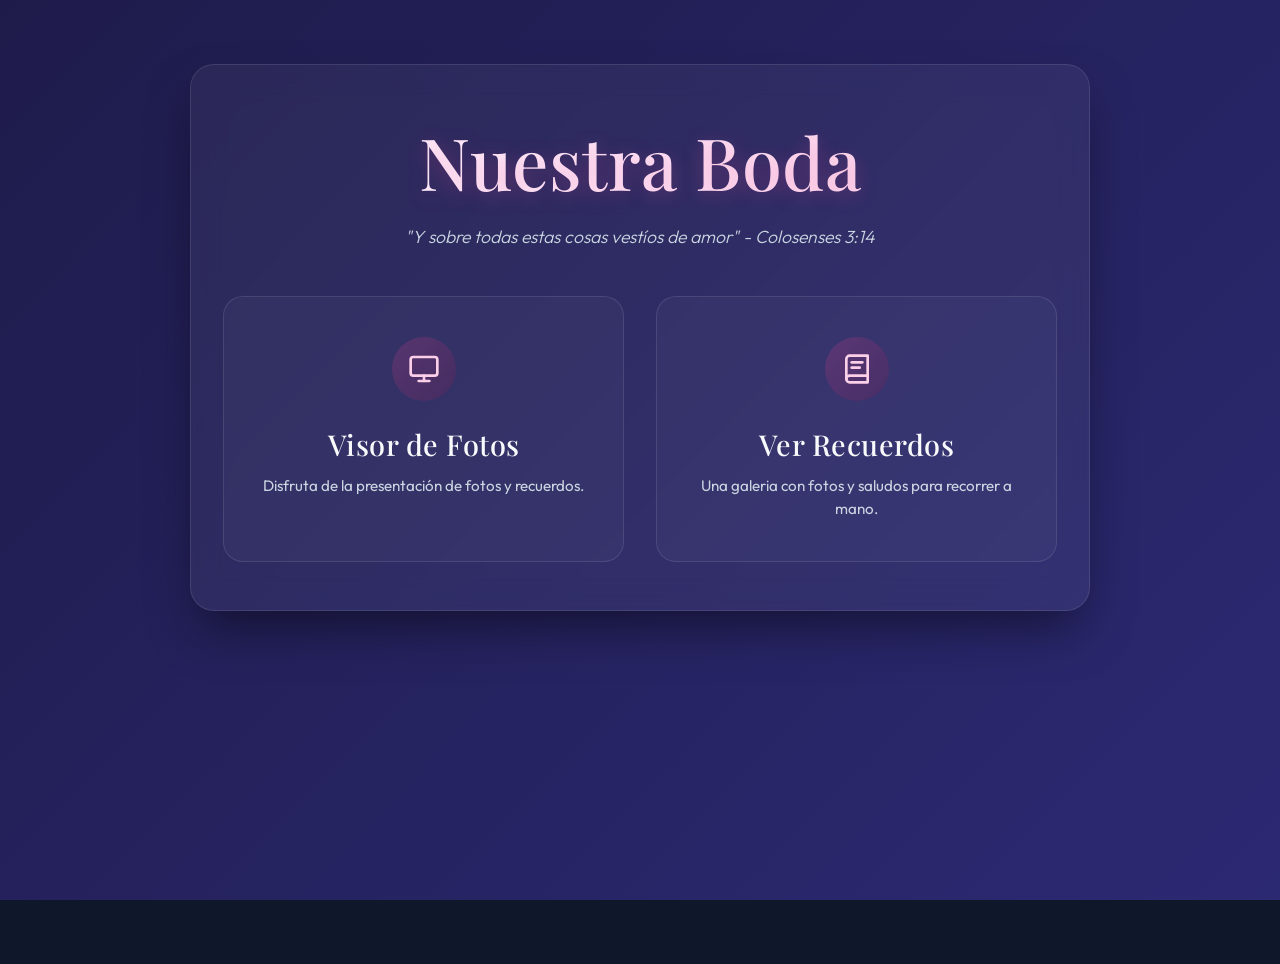
==== commit 5a357acf: "recuerdos 2" ====
--- a/index.html
+++ b/index.html
@@ -18,26 +18,12 @@
       <p class="verse">"Y sobre todas estas cosas vestíos de amor" - Colosenses 3:14</p>
     </header>
     <div class="module-cards">
-      <a href="upload.html" class="module-card">
-        <div class="icon-wrap">
-          <svg viewBox="0 0 24 24" fill="none" stroke="currentColor" stroke-width="2" stroke-linecap="round" stroke-linejoin="round"><path d="M21 15v4a2 2 0 0 1-2 2H5a2 2 0 0 1-2-2v-4"/><polyline points="17 8 12 3 7 8"/><line x1="12" y1="3" x2="12" y2="15"/></svg>
-        </div>
-        <h2>Subir Fotos</h2>
-        <p>Comparte tus mejores momentos capturados con nosotros.</p>
-      </a>
       <a href="viewer.html" class="module-card">
         <div class="icon-wrap">
           <svg viewBox="0 0 24 24" fill="none" stroke="currentColor" stroke-width="2" stroke-linecap="round" stroke-linejoin="round"><rect x="2" y="3" width="20" height="14" rx="2" ry="2"/><line x1="8" y1="21" x2="16" y2="21"/><line x1="12" y1="17" x2="12" y2="21"/></svg>
         </div>
         <h2>Visor de Fotos</h2>
         <p>Disfruta de la presentación de fotos y recuerdos.</p>
-      </a>
-      <a href="saludos.html" class="module-card">
-        <div class="icon-wrap">
-          <svg viewBox="0 0 24 24" fill="none" stroke="currentColor" stroke-width="2" stroke-linecap="round" stroke-linejoin="round"><path d="M20.8 4.6a5.5 5.5 0 0 0-7.8 0L12 5.6l-1-1a5.5 5.5 0 0 0-7.8 7.8l1 1L12 21l7.8-7.6 1-1a5.5 5.5 0 0 0 0-7.8z"/></svg>
-        </div>
-        <h2>Mandar Saludo</h2>
-        <p>Escribe un mensaje para que aparezca en el carrusel.</p>
       </a>
       <a href="recuerdos.html" class="module-card">
         <div class="icon-wrap">
--- a/styles.css
+++ b/styles.css
@@ -172,6 +172,27 @@
   background: rgba(255, 255, 255, 0.1);
 }
 
+.closed-panel {
+  max-width: 860px;
+}
+
+.closed-panel h1 {
+  font-size: clamp(2.4rem, 5vw, 4rem);
+  margin-bottom: 1rem;
+}
+
+.closed-panel p:not(.admin-eyebrow) {
+  max-width: 620px;
+  margin: 0 auto;
+  color: var(--text-secondary);
+  line-height: 1.7;
+}
+
+.closed-action {
+  margin-top: 2rem;
+  text-decoration: none;
+}
+
 .upload-header h2 {
   font-size: 2.2rem;
   margin-bottom: 0.5rem;
